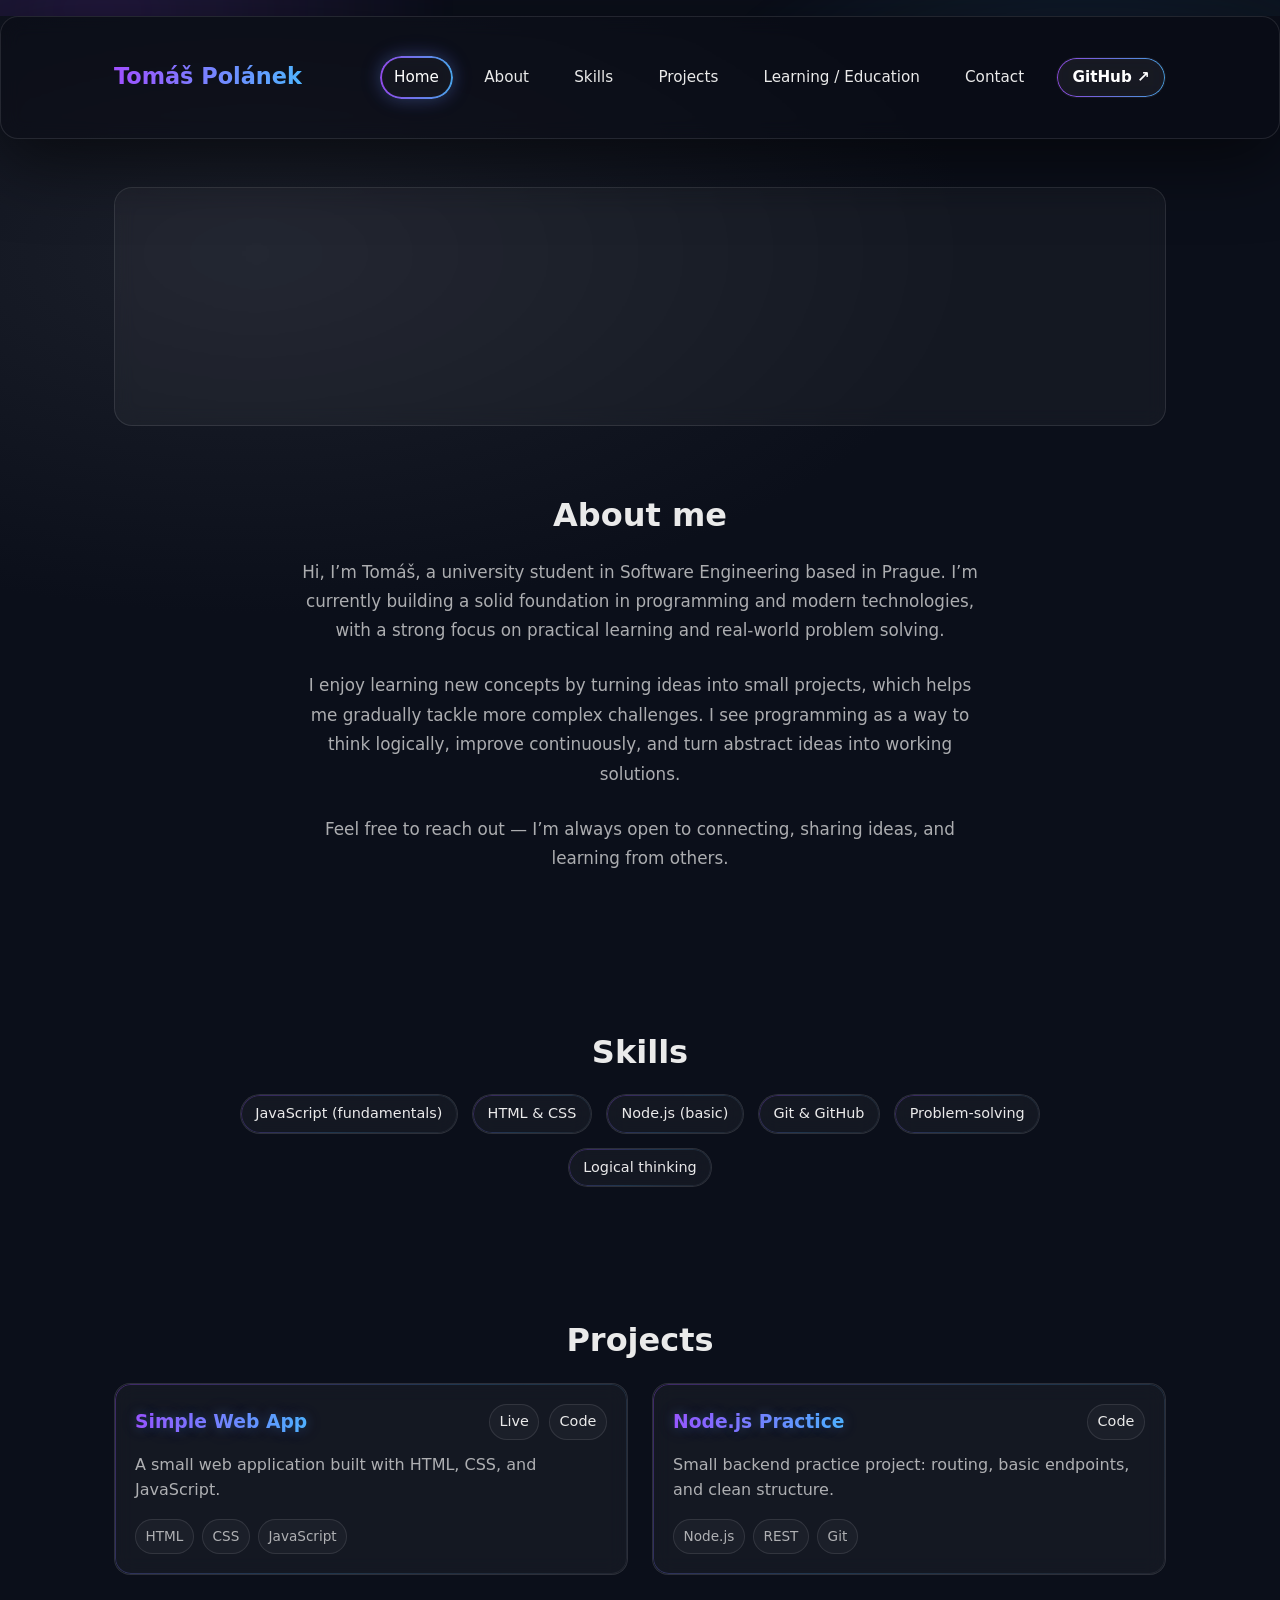
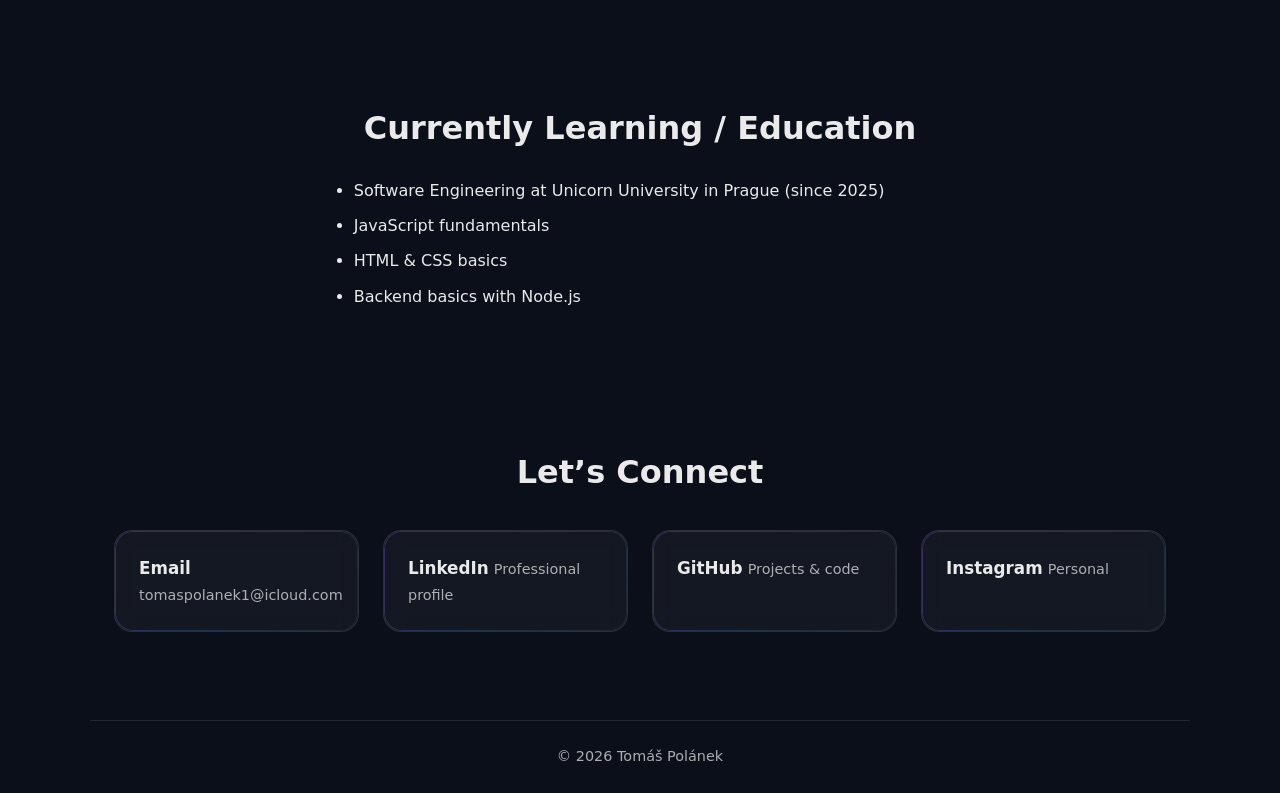
==== MyWebsite/index.html @ fb0b90e0 "Initial commit: add CV website and gitignore Co-Authored-By: Claude Sonnet 4.6 <noreply@anthropic.co" ====
<!DOCTYPE html>
<html lang="en">
<head>
   <meta charset="UTF-8">
    <link rel="icon" href="./assets/favicon.svg" type="image/svg+xml">
    <link rel="apple-touch-icon" href="./assets/apple-touch-icon.png">
    <link rel="manifest" href="./site.webmanifest">
    <meta name="theme-color" content="#0b0f1a">
    <meta name="viewport" content="width=device-width, initial-scale=1.0">
    <meta http-equiv="Content-Security-Policy" content="default-src 'self'; img-src 'self' data:; object-src 'none'; base-uri 'self'; form-action 'none'; upgrade-insecure-requests;">
    <meta name="referrer" content="strict-origin-when-cross-origin">
    <title>Tomáš Polánek | CV</title>
    <link rel="stylesheet" href="style.css">
  
</head>

<body>
  <div id="top"></div>

  <header>
    <div class="container header-inner">
      <h1>Tomáš Polánek</h1>
      <button id="nav-toggle" class="nav-toggle" aria-label="Toggle navigation" aria-expanded="false">☰</button>


      <nav id="site-nav" class="nav">
        <ul>
          <li><a href="#top">Home</a></li>
          <li><a href="#about">About</a></li>
          <li><a href="#skills">Skills</a></li>
          <li><a href="#projects">Projects</a></li>
          <li><a href="#learning-education">Learning / Education</a></li>
          <li><a href="#contact">Contact</a></li>
          <li>
          <a href="https://github.com/Tomas-Polanek"
            target="_blank"
            rel="noopener noreferrer"
            class="github-btn">
            GitHub ↗
          </a>
          </li>
        </ul>
      </nav>
    </div>
  </header>

  <main class="container">

    <section id="hero">
      <h2>Software Engineering student</h2>
      <p>Focused on web development and open to new technologies and ideas.</p>
      <p>Currently studying Software Engineering in Prague.</p>
    </section>

   <section id="about">
  <h2>About me</h2>

  <p >
    Hi, I’m Tomáš, a university student in Software Engineering based in Prague.
    I’m currently building a solid foundation in programming and modern technologies,
    with a strong focus on practical learning and real-world problem solving.
  </p>

  <p>
    I enjoy learning new concepts by turning ideas into small projects, which helps me
    gradually tackle more complex challenges. I see programming as a way to think logically,
    improve continuously, and turn abstract ideas into working solutions.
  </p>

  <p>
    Feel free to reach out — I’m always open to connecting, sharing ideas, and learning from others.
  </p>
</section>

    <section id="skills">
      <h2>Skills</h2>
       <ul>
         <li>JavaScript (fundamentals)</li>
         <li>HTML & CSS</li>
         <li>Node.js (basic)</li>
         <li>Git & GitHub</li>
         <li>Problem-solving</li>
         <li>Logical thinking</li>
         </ul>
    </section>

    <section id="projects">
      <h2>Projects</h2>

      <div class="projects-grid">
        <article class="project-card">
          <div class="project-head">
            <h3>Simple Web App</h3>
            <div class="project-links">
              <a href="#" target="_blank" rel="noopener noreferrer">Live</a>
              <a href="#" target="_blank" rel="noopener noreferrer">Code</a>
            </div>
          </div>

          <p>A small web application built with HTML, CSS, and JavaScript.</p>

          <ul class="project-tags">
            <li>HTML</li>
            <li>CSS</li>
            <li>JavaScript</li>
          </ul>
        </article>

        <article class="project-card">
          <div class="project-head">
            <h3>Node.js Practice</h3>
            <div class="project-links">
              <a href="#" target="_blank" rel="noopener noreferrer">Code</a>
            </div>
          </div>

          <p>Small backend practice project: routing, basic endpoints, and clean structure.</p>

          <ul class="project-tags">
            <li>Node.js</li>
            <li>REST</li>
            <li>Git</li>
          </ul>
        </article>
      </div>
    </section>

    <section id="learning-education">
    <article>

      <h2>Currently Learning / Education</h2>
      <ul>
        <li>Software Engineering at Unicorn University in Prague (since 2025)</li>
        <li>JavaScript fundamentals</li>
        <li>HTML & CSS basics</li>
        <li>Backend basics with Node.js</li>
      </ul>
    </article>
    </section>

    <section id="contact">
  <h2>Let’s Connect</h2>

  <div class="contact-grid">
    <a class="contact-card" href="mailto:tomaspolanek1@icloud.com">
      <span class="contact-title">Email</span>
      <span class="contact-sub">tomaspolanek1@icloud.com</span>
    </a>

    <a class="contact-card" href="https://www.linkedin.com/in/tom%C3%A1%C5%A1-pol%C3%A1nek-48a587348/?locale=en_US" target="_blank" rel="noopener noreferrer">
      <span class="contact-title">LinkedIn</span>
      <span class="contact-sub">Professional profile</span>
    </a>

    <a class="contact-card" href="https://github.com/Tomas-Polanek/" target="_blank" rel="noopener noreferrer">
      <span class="contact-title">GitHub</span>
      <span class="contact-sub">Projects & code</span>
    </a>

    <a class="contact-card" href="https://www.instagram.com/tomas_polanek/" target="_blank" rel="noopener noreferrer">
      <span class="contact-title">Instagram</span>
      <span class="contact-sub">Personal</span>
    </a>
  </div>
</section>
  </main>

  <footer class="container">
    <p>© 2026 Tomáš Polánek</p>
  </footer>
  
<script src="script.js"></script>
</body>
</html>
---- MyWebsite/style.css ----
/* =========================
   RESET & BASE
========================= */
* {
  margin: 0;
  padding: 0;
  box-sizing: border-box;
}

/* zabrání bílé při overscrollu */
html, body {
  width: 100%;
  min-height: 100%;
  background-color: #0b0f1a;
}

/* smooth scroll */
html {
  scroll-behavior: smooth;
}
/* =========================
   If no animations preferred
========================= */
@media (prefers-reduced-motion: reduce){
  *{ animation: none !important; transition: none !important; }
}
/* =========================
   THEME
========================= */
:root{
  --text: #eaeaea;
  --muted: rgba(234,234,234,0.72);
  --card: rgba(255,255,255,0.04);
  --border: rgba(255,255,255,0.10);
  --shadow: 0 22px 70px rgba(0,0,0,0.55);
  --accent: linear-gradient(90deg, #a050ff, #50b4ff);
  --accent-a: rgba(160,80,255,0.55);
  --accent-b: rgba(80,180,255,0.35);
}

body {
  font-family: system-ui, -apple-system, BlinkMacSystemFont, "Segoe UI", sans-serif;
  line-height: 1.6;
  color: var(--text);

  min-height: 100vh;
  overflow-x: hidden;

  background: radial-gradient(
    1200px 600px at 20% 10%,
    #1b1f2a 0%,
    #0b0f1a 60%
  );

  position: relative; /* pro pseudo-elementy */
}

/* =========================
   STARFIELD / GALAXY BACKGROUND
========================= */
body::before{
  content:"";
  position: fixed;
  inset: 0;
  pointer-events: none;
  z-index: -2;

  background:
    radial-gradient(1px 1px at 10% 20%, rgba(255,255,255,0.9) 99%, transparent 100%),
    radial-gradient(1px 1px at 30% 80%, rgba(255,255,255,0.7) 99%, transparent 100%),
    radial-gradient(1px 1px at 70% 30%, rgba(255,255,255,0.8) 99%, transparent 100%),
    radial-gradient(1px 1px at 90% 60%, rgba(255,255,255,0.6) 99%, transparent 100%),
    radial-gradient(2px 2px at 40% 40%, rgba(255,255,255,0.55) 99%, transparent 100%),
    radial-gradient(2px 2px at 80% 10%, rgba(255,255,255,0.45) 99%, transparent 100%);

  background-size:
    700px 700px,
    900px 900px,
    800px 800px,
    1100px 1100px,
    1200px 1200px,
    1400px 1400px;

  opacity: 0.45;
}

body::after{
  content:"";
  position: fixed;
  inset: -20%;
  pointer-events: none;
  z-index: -1;

  background:
    radial-gradient(600px 320px at 20% 15%, rgba(160,80,255,0.18), transparent 60%),
    radial-gradient(700px 380px at 75% 25%, rgba(80,180,255,0.16), transparent 60%),
    radial-gradient(900px 520px at 55% 80%, rgba(255,255,255,0.05), transparent 65%);

  filter: blur(18px);
  opacity: 0.9;
}

/* =========================
   CONTAINER
========================= */
.container{
  max-width: 1100px;
  margin: 0 auto;
  padding: 1.5rem;
}

/* =========================
   LAYOUT
========================= */
main { padding-top: 3rem; }

/* =========================
   HEADER & NAV (DESKTOP DEFAULT)
========================= */
header{
  position: sticky;
  top: 0;
  z-index: 10;

  background: rgba(10,12,20,0.55);
  border: 1px solid var(--border);
  border-radius: 18px;
  backdrop-filter: blur(10px);
  box-shadow: var(--shadow);

  padding: 1rem 1.25rem;
  margin-top: 1rem;


  transition:
    padding .22s ease,
    background .22s ease,
    border-color .22s ease,
    box-shadow .22s ease,
    transform .22s ease;
}

.header-inner{
  display: flex;
  justify-content: space-between;
  align-items: center;
  gap: 1rem;
}

header h1{
  font-size: 1.4rem;
  font-weight: 600;
  background: var(--accent);
  -webkit-background-clip: text;
  background-clip: text;
  color: transparent;
}

header.is-scrolled{
  background: rgba(10,12,20,0.72);
  border-color: rgba(255,255,255,0.14);
  box-shadow: 0 18px 60px rgba(0,0,0,0.55);
  transform: translateY(-2px);
  padding : 0.65rem 1.1rem;
}

header.is-scrolled .header-inner{
  transform: translateY(-1px);
  transition: transform .22s ease;
}

/* desktop: burger skrytý, menu viditelné */
.nav-toggle{ display: none; }
.nav{ display: block; }

nav ul{
  list-style: none;
  display: flex;
  flex-direction: row;
  align-items: center;
  gap: 1.2rem;
}

nav a,
nav a:visited{
  color: var(--text);
  text-decoration: none;
  font-size: 0.95rem;
  font-weight: 500;
  padding: 0.45rem 0.75rem;
  border-radius: 999px;

  position: relative;
  display: inline-flex;
  align-items: center;

  background: transparent;
  border: 1px solid transparent;

  transition: background 0.2s ease, box-shadow 0.2s ease, transform 0.2s ease, opacity 0.2s ease;
}

/* =========================
   NAV LINKS (HOVER = OUTLINE ONLY)
========================= */
nav a:not(.github-btn):hover{
  background: transparent;
  box-shadow:
    0 0 0 1px rgba(255,255,255,0.12),
    0 0 18px rgba(80,180,255,0.18),
    0 0 24px rgba(160,80,255,0.12);
  transform: translateY(-1px);
}

nav a:not(.github-btn):hover::before{
  content:"";
  position:absolute;
  inset:-2px;
  border-radius:999px;
  padding:2px;
  background: var(--accent);

  -webkit-mask: linear-gradient(#000 0 0) content-box, linear-gradient(#000 0 0);
  -webkit-mask-composite: xor;
          mask: linear-gradient(#000 0 0) content-box, linear-gradient(#000 0 0);
          mask-composite: exclude;

  pointer-events:none;
  opacity: .85;
}

/* =========================
   NAV LINKS (ACTIVE)
========================= */
nav a.active:not(.github-btn){
  background: rgba(255,255,255,0.04);
  backdrop-filter: blur(8px);
  -webkit-backdrop-filter: blur(8px);
  color: #fff;
  box-shadow:
    0 0 18px rgba(80,180,255,0.25),
    0 0 24px rgba(160,80,255,0.15);
}

nav a.active:not(.github-btn)::before{
  content:"";
  position:absolute;
  inset:-2px;
  border-radius:999px;
  padding:2px;
  background: var(--accent);

  -webkit-mask: linear-gradient(#000 0 0) content-box, linear-gradient(#000 0 0);
  -webkit-mask-composite: xor;
          mask: linear-gradient(#000 0 0) content-box, linear-gradient(#000 0 0);
          mask-composite: exclude;

  pointer-events:none;
  opacity: .9;
}

/* =========================
   GITHUB BUTTON (GLASS + GRADIENT BORDER)
========================= */
nav a.github-btn,
nav a.github-btn:visited{
  position: relative;
  isolation: isolate;

  color: #fff;
  font-weight: 600;
  text-decoration: none;

  padding: 0.45rem 0.95rem;
  border-radius: 999px;

  background: rgba(255,255,255,0.06);
  backdrop-filter: blur(10px);
  -webkit-backdrop-filter: blur(10px);

  border: 1px solid transparent;
}

nav a.github-btn::before{
  content: "";
  position: absolute;
  inset: 0;
  padding: 1px;
  border-radius: inherit;

  background: var(--accent);

  -webkit-mask:
    linear-gradient(#000 0 0) content-box,
    linear-gradient(#000 0 0);
  -webkit-mask-composite: xor;

  mask:
    linear-gradient(#000 0 0) content-box,
    linear-gradient(#000 0 0);
  mask-composite: exclude;

  pointer-events: none;
  opacity: 0.85;
}

nav a.github-btn:hover{
  background: rgba(255,255,255,0.10);
  box-shadow: 0 0 18px rgba(80,180,255,0.35);
  transform: translateY(-1px);
}

nav a.github-btn:hover::before{
  opacity: 1;
}

nav a:focus{
  outline: 2px solid rgba(255,255,255,0.6);
  outline-offset: 4px;
}

/* =========================
   MOBILE (HAMBURGER)
========================= */
@media (max-width: 768px){

  .header-inner{
    flex-wrap: wrap;
  }

  /* mobil: burger viditelný */
  .nav-toggle{
    display: inline-flex;
    align-items: center;
    justify-content: center;
    width: 42px;
    height: 42px;
    border-radius: 12px;
    border: 1px solid var(--border);
    background: rgba(255,255,255,0.03);
    color: var(--text);
    cursor: pointer;
    margin-left: auto;
  }

  /* mobil: menu defaultně skryté */
  .nav{
    display: none;
    width: 100%;
    margin-top: 0.75rem;
  }

  header.nav-open .nav{
    display: block;
  }

  /* mobil: odkazy pod sebou */
  nav ul{
    flex-direction: column;
    align-items: flex-start;
    gap: 0.75rem;
    width: 100%;
  }
}
/* =========================
   SECTIONS
========================= */
section{
  scroll-margin-top: 110px;
  padding: 4rem 0;
  background: transparent;
}

section h2{
  font-size: 2rem;
  font-weight: 700;
  text-align: center;
  margin-bottom: 1rem;
}

/* =========================
   HERO
========================= */
#hero{
  padding: 3rem 2rem;
  margin-top: 1.5rem;

  background: var(--card);
  border: 1px solid var(--border);
  border-radius: 18px;
  backdrop-filter: blur(10px);

  text-align: center;
}

#hero h2{
  font-size: 2.6rem;
  font-weight: 700;
  letter-spacing: -0.02em;
  margin-bottom: 0.75rem;

  background: var(--accent);
  -webkit-background-clip: text;
  background-clip: text;
  color: transparent;

  text-shadow:
    0 0 14px rgba(80,180,255,0.35),
    0 0 32px rgba(160,80,255,0.18);
}

#hero p{
  max-width: 60ch;
  margin: 0.75rem auto 0;
  color: var(--muted);
}
/* HERO – animated text */
#hero h2,
#hero p{
  opacity: 0;
  transform: translateY(14px);
  filter: blur(6px);
  transition:
    opacity .65s ease,
    transform .65s ease,
    filter .65s ease;
}

#hero p{
  transition-delay: .10s;
}

/* když je hero vidět */
#hero.is-visible h2,
#hero.is-visible p{
  opacity: 1;
  transform: translateY(0);
  filter: blur(0);
}
#hero h2{
  background-size: 200% 200%;
}

/* =========================
   ABOUT
========================= */
#about{ text-align: center; }

#about p{
  max-width: 65ch;
  margin: 0 auto 1.6rem auto;
  font-size: 1.05rem;
  line-height: 1.75;
  color: var(--muted);
}

/* =========================
   SKILLS
========================= */
#skills{ text-align: center; }

#skills ul{
  list-style: none;
  display: flex;
  flex-wrap: wrap;
  justify-content: center;
  gap: 0.9rem;
  max-width: 900px;
  margin: 0 auto;
  padding: 0;
}

#skills li{
  position: relative;
  overflow: hidden;

  border-radius: 999px;
  padding: 0.45rem 0.9rem;

  background: var(--card);
  border: 1px solid var(--border);
  backdrop-filter: blur(10px);

  color: var(--text);
  font-size: 0.9rem;

  transition: transform 0.15s ease;
}

#skills li::before{
  content: "";
  position: absolute;
  inset: 0;
  padding: 1px;
  border-radius: 999px;

  background: linear-gradient(135deg, var(--accent-a), var(--accent-b), rgba(255,255,255,0.10));

  -webkit-mask: linear-gradient(#000 0 0) content-box, linear-gradient(#000 0 0);
  mask: linear-gradient(#000 0 0) content-box, linear-gradient(#000 0 0);

  -webkit-mask-composite: xor;
  mask-composite: exclude;

  opacity: 0.55;
  pointer-events: none;
}

#skills li:hover{ transform: translateY(-1px); }

/* =========================
   PROJECTS
========================= */
#projects .projects-grid{
  display: grid;
  grid-template-columns: repeat(auto-fit, minmax(260px, 1fr));
  gap: 1.5rem;
}

.project-card{
  position: relative;
  overflow: hidden;

  border: 1px solid var(--border);
  padding: 1.25rem;
  border-radius: 16px;
  background: var(--card);
  backdrop-filter: blur(10px);

  transition: transform .18s ease, box-shadow .18s ease, background .18s ease;
}

.project-card::before{
  content: "";
  position: absolute;
  inset: 0;
  padding: 1px;
  border-radius: 16px;

  background: linear-gradient(135deg, var(--accent-a), var(--accent-b), rgba(255,255,255,0.10));

  -webkit-mask: linear-gradient(#000 0 0) content-box, linear-gradient(#000 0 0);
  mask: linear-gradient(#000 0 0) content-box, linear-gradient(#000 0 0);

  -webkit-mask-composite: xor;
  mask-composite: exclude;

  opacity: 0.6;
  pointer-events: none;
}

.project-card:hover::before{ opacity: 0.8; }

.project-card:hover{
  transform: translateY(-4px);
  box-shadow: var(--shadow);
}

.project-card:hover h3{
  transform: translateY(-1px);
  filter: brightness(1.08);
}

.project-card p{
  transition: opacity .18s ease;
}

.project-card:hover p{
  opacity: .95;
}

.project-tags li{
  transition: transform .18s ease, background .18s ease, border-color .18s ease;
}

.project-card:hover .project-tags li{
  transform: translateY(-1px);
  background: rgba(255,255,255,0.05);
  border-color: rgba(255,255,255,0.16);
}

.project-head{
  display: flex;
  align-items: center;
  justify-content: space-between;
  gap: 1rem;
  margin-bottom: 0.75rem;
}

.project-card h3{
  font-weight: 700;
  margin: 0;

  background: var(--accent);
  -webkit-background-clip: text;
  background-clip: text;
  color: transparent;

  text-shadow:
    0 0 12px rgba(80,180,255,0.28),
    0 0 26px rgba(160,80,255,0.14);
  transition: transform .18s ease, filter .18s ease;
}

.project-card p{
  color: var(--muted);
  margin-top: 0.25rem;
}

.project-links{
  display: flex;
  gap: 0.6rem;
}

.project-links a,
.project-links a:visited{
  text-decoration: none;
  color: var(--text);
  font-size: 0.9rem;
  padding: 0.35rem 0.6rem;
  border-radius: 999px;
  border: 1px solid var(--border);
  background: rgba(255,255,255,0.03);
}

.project-links a:hover{ background: rgba(255,255,255,0.08); }

.project-tags{
  list-style: none;
  display: flex;
  flex-wrap: wrap;
  gap: 0.5rem;
  margin-top: 1rem;
  padding: 0;
}

.project-tags li{
  border: 1px solid var(--border);
  padding: 0.35rem 0.6rem;
  border-radius: 999px;
  background: rgba(255,255,255,0.03);
  color: var(--muted);
  font-size: 0.85rem;
}

/* =========================
   CONTACT
========================= */
#contact h2{
  font-size: 2rem;
  margin-bottom: 2rem;
}

.contact-grid{
  display: grid;
  grid-template-columns: repeat(auto-fit, minmax(240px, 1fr));
  gap: 1.5rem;
}

.contact-card{
  position: relative;
  overflow: hidden;
  padding: 1.5rem;
  border-radius: 18px;

  text-decoration: none;
  color: var(--text);

  background: var(--card);
  border: 1px solid var(--border);
  backdrop-filter: blur(10px);

  transition: transform .18s ease, box-shadow .18s ease, background .18s ease;
}

.contact-card::before{
  content: "";
  position: absolute;
  inset: 0;
  padding: 1px;
  border-radius: 18px;

  background: linear-gradient(135deg, var(--accent-a), var(--accent-b), rgba(255,255,255,0.10));

  -webkit-mask: linear-gradient(#000 0 0) content-box, linear-gradient(#000 0 0);
  mask: linear-gradient(#000 0 0) content-box, linear-gradient(#000 0 0);

  -webkit-mask-composite: xor;
  mask-composite: exclude;

  opacity: 0.6;
  pointer-events: none;
}

.contact-card:hover::before{ opacity: 0.8; }

.contact-title{
  font-size: 1.05rem;
  font-weight: 600;
  transition: transform .18s ease, opacity .18s ease;
}

.contact-sub{
  font-size: 0.9rem;
  color: var(--muted);
  transition: transform .18s ease, opacity .18s ease;
}

.contact-card:hover{
  transform: translateY(-5px);
  background: rgba(255,255,255,0.07);
  box-shadow: var(--shadow);
}

.contact-card:hover .contact-title{
  transform: translateY(-1px);
}

.contact-card:hover .contact-sub{
  opacity: .95;
}

/* =========================
   LEARNING / EDUCATION
========================= */
#learning-education h2{ text-align: center; }

#learning-education ul{
  max-width: 60ch;
  margin: 1.5rem auto 0;
  padding-left: 1.2rem;
  text-align: left;
}

#learning-education li{
  margin: 0.6rem 0;
  color: var(--text);
}

/* =========================
   FOOTER
========================= */
footer{
  border-top: 1px solid rgba(255,255,255,0.10);
  margin-top: 4rem;
  padding: 2rem 0;
  font-size: 0.9rem;
  color: var(--muted);
  text-align: center;
}
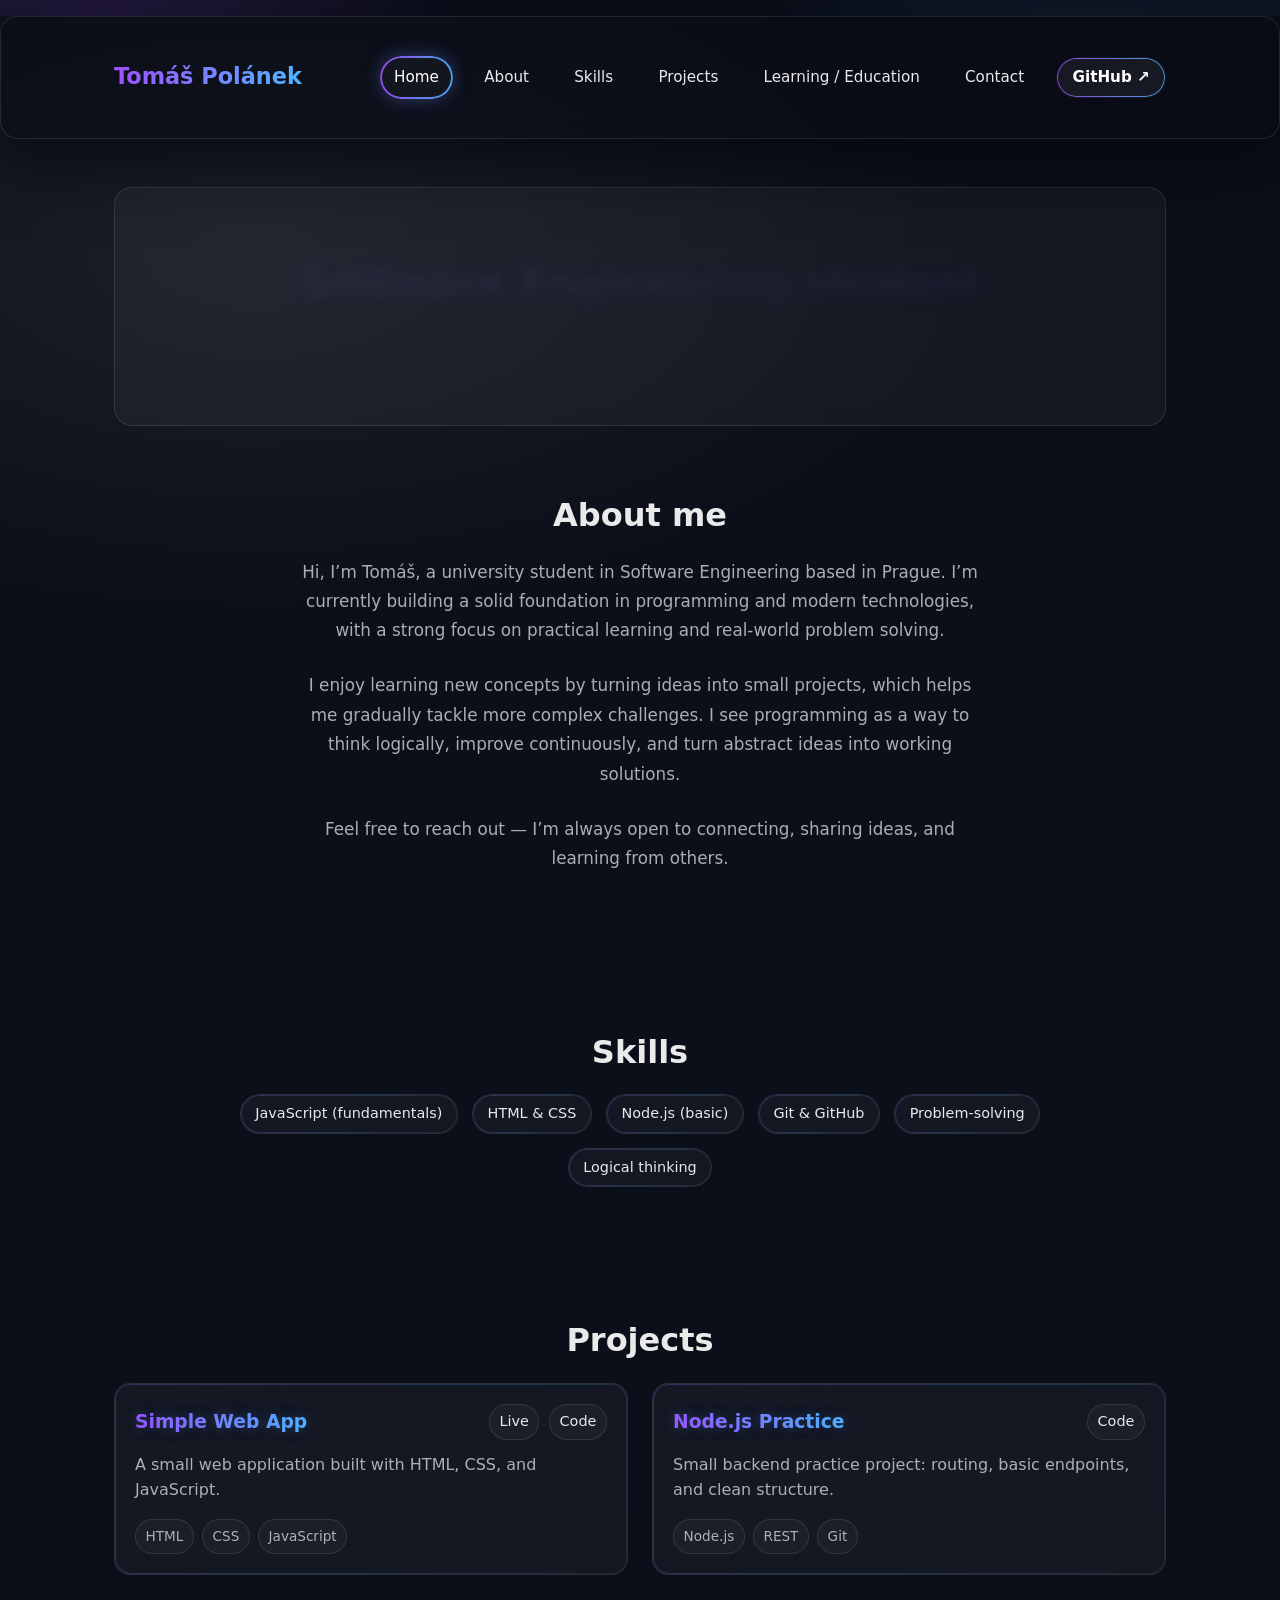
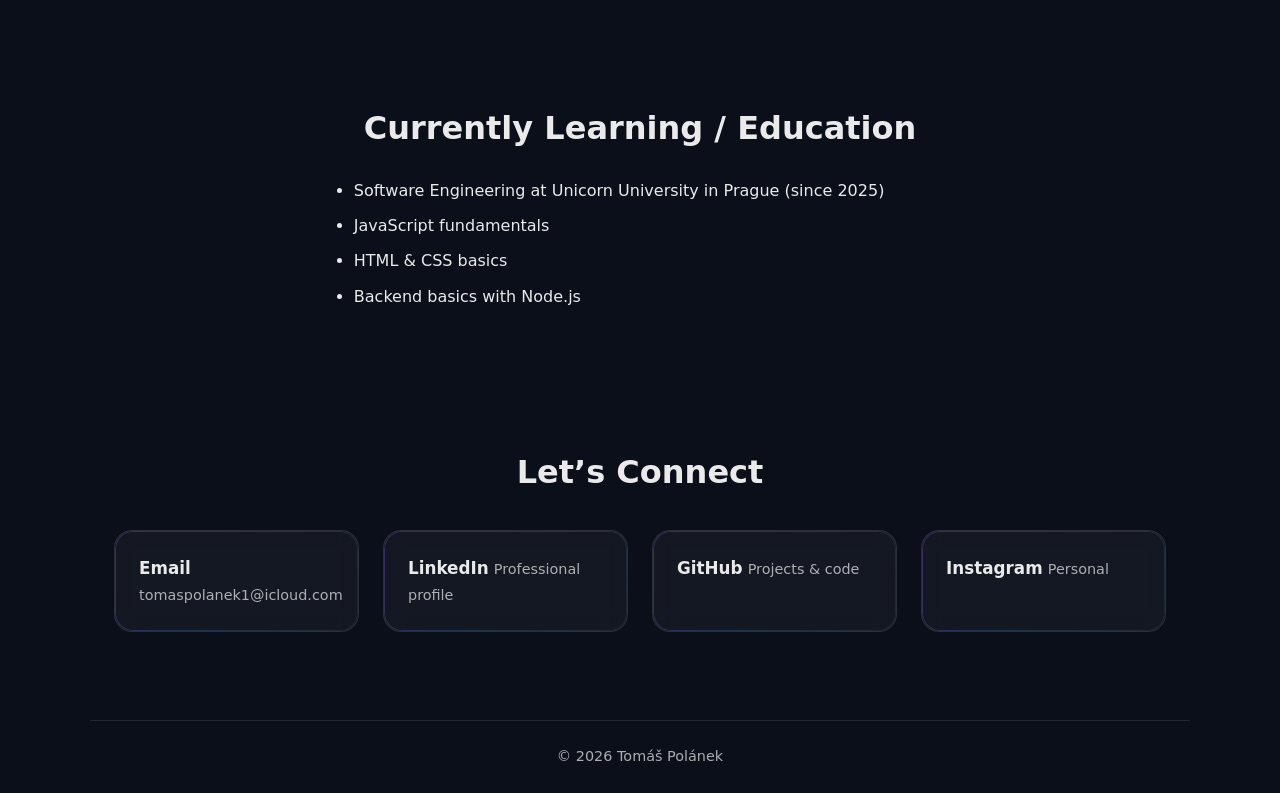
==== commit bfaa2776: "Reorganize structure and harden against HTML injection - Move style.css → css/style.css, script.js →" ====
--- a/MyWebsite/index.html
+++ b/MyWebsite/index.html
@@ -10,7 +10,7 @@
     <meta http-equiv="Content-Security-Policy" content="default-src 'self'; img-src 'self' data:; object-src 'none'; base-uri 'self'; form-action 'none'; upgrade-insecure-requests;">
     <meta name="referrer" content="strict-origin-when-cross-origin">
     <title>Tomáš Polánek | CV</title>
-    <link rel="stylesheet" href="style.css">
+    <link rel="stylesheet" href="css/style.css">
   
 </head>
 
@@ -76,7 +76,7 @@
       <h2>Skills</h2>
        <ul>
          <li>JavaScript (fundamentals)</li>
-         <li>HTML & CSS</li>
+         <li>HTML &amp; CSS</li>
          <li>Node.js (basic)</li>
          <li>Git & GitHub</li>
          <li>Problem-solving</li>
@@ -169,6 +169,6 @@
     <p>© 2026 Tomáš Polánek</p>
   </footer>
   
-<script src="script.js"></script>
+<script src="js/script.js"></script>
 </body>
 </html>
--- a/MyWebsite/css/style.css
+++ b/MyWebsite/css/style.css
@@ -0,0 +1,750 @@
+/* =========================
+   RESET & BASE
+========================= */
+* {
+  margin: 0;
+  padding: 0;
+  box-sizing: border-box;
+}
+
+/* zabrání bílé při overscrollu */
+html, body {
+  width: 100%;
+  min-height: 100%;
+  background-color: #0b0f1a;
+}
+
+/* smooth scroll */
+html {
+  scroll-behavior: smooth;
+}
+/* =========================
+   If no animations preferred
+========================= */
+@media (prefers-reduced-motion: reduce){
+  *{ animation: none !important; transition: none !important; }
+}
+/* =========================
+   THEME
+========================= */
+:root{
+  --text: #eaeaea;
+  --muted: rgba(234,234,234,0.72);
+  --card: rgba(255,255,255,0.04);
+  --border: rgba(255,255,255,0.10);
+  --shadow: 0 22px 70px rgba(0,0,0,0.55);
+  --accent: linear-gradient(90deg, #a050ff, #50b4ff);
+  --accent-a: rgba(160,80,255,0.55);
+  --accent-b: rgba(80,180,255,0.35);
+}
+
+body {
+  font-family: system-ui, -apple-system, BlinkMacSystemFont, "Segoe UI", sans-serif;
+  line-height: 1.6;
+  color: var(--text);
+
+  min-height: 100vh;
+  overflow-x: hidden;
+
+  background: radial-gradient(
+    1200px 600px at 20% 10%,
+    #1b1f2a 0%,
+    #0b0f1a 60%
+  );
+
+  position: relative; /* pro pseudo-elementy */
+}
+
+/* =========================
+   STARFIELD / GALAXY BACKGROUND
+========================= */
+body::before{
+  content:"";
+  position: fixed;
+  inset: 0;
+  pointer-events: none;
+  z-index: -2;
+
+  background:
+    radial-gradient(1px 1px at 10% 20%, rgba(255,255,255,0.9) 99%, transparent 100%),
+    radial-gradient(1px 1px at 30% 80%, rgba(255,255,255,0.7) 99%, transparent 100%),
+    radial-gradient(1px 1px at 70% 30%, rgba(255,255,255,0.8) 99%, transparent 100%),
+    radial-gradient(1px 1px at 90% 60%, rgba(255,255,255,0.6) 99%, transparent 100%),
+    radial-gradient(2px 2px at 40% 40%, rgba(255,255,255,0.55) 99%, transparent 100%),
+    radial-gradient(2px 2px at 80% 10%, rgba(255,255,255,0.45) 99%, transparent 100%);
+
+  background-size:
+    700px 700px,
+    900px 900px,
+    800px 800px,
+    1100px 1100px,
+    1200px 1200px,
+    1400px 1400px;
+
+  opacity: 0.45;
+}
+
+body::after{
+  content:"";
+  position: fixed;
+  inset: -20%;
+  pointer-events: none;
+  z-index: -1;
+
+  background:
+    radial-gradient(600px 320px at 20% 15%, rgba(160,80,255,0.18), transparent 60%),
+    radial-gradient(700px 380px at 75% 25%, rgba(80,180,255,0.16), transparent 60%),
+    radial-gradient(900px 520px at 55% 80%, rgba(255,255,255,0.05), transparent 65%);
+
+  filter: blur(18px);
+  opacity: 0.9;
+}
+
+/* =========================
+   CONTAINER
+========================= */
+.container{
+  max-width: 1100px;
+  margin: 0 auto;
+  padding: 1.5rem;
+}
+
+/* =========================
+   LAYOUT
+========================= */
+main { padding-top: 3rem; }
+
+/* =========================
+   HEADER & NAV (DESKTOP DEFAULT)
+========================= */
+header{
+  position: sticky;
+  top: 0;
+  z-index: 10;
+
+  background: rgba(10,12,20,0.55);
+  border: 1px solid var(--border);
+  border-radius: 18px;
+  backdrop-filter: blur(10px);
+  box-shadow: var(--shadow);
+
+  padding: 1rem 1.25rem;
+  margin-top: 1rem;
+
+
+  transition:
+    padding .22s ease,
+    background .22s ease,
+    border-color .22s ease,
+    box-shadow .22s ease,
+    transform .22s ease;
+}
+
+.header-inner{
+  display: flex;
+  justify-content: space-between;
+  align-items: center;
+  gap: 1rem;
+}
+
+header h1{
+  font-size: 1.4rem;
+  font-weight: 600;
+  background: var(--accent);
+  -webkit-background-clip: text;
+  background-clip: text;
+  color: transparent;
+}
+
+header.is-scrolled{
+  background: rgba(10,12,20,0.72);
+  border-color: rgba(255,255,255,0.14);
+  box-shadow: 0 18px 60px rgba(0,0,0,0.55);
+  transform: translateY(-2px);
+  padding : 0.65rem 1.1rem;
+}
+
+header.is-scrolled .header-inner{
+  transform: translateY(-1px);
+  transition: transform .22s ease;
+}
+
+/* desktop: burger skrytý, menu viditelné */
+.nav-toggle{ display: none; }
+.nav{ display: block; }
+
+nav ul{
+  list-style: none;
+  display: flex;
+  flex-direction: row;
+  align-items: center;
+  gap: 1.2rem;
+}
+
+nav a,
+nav a:visited{
+  color: var(--text);
+  text-decoration: none;
+  font-size: 0.95rem;
+  font-weight: 500;
+  padding: 0.45rem 0.75rem;
+  border-radius: 999px;
+
+  position: relative;
+  display: inline-flex;
+  align-items: center;
+
+  background: transparent;
+  border: 1px solid transparent;
+
+  transition: background 0.2s ease, box-shadow 0.2s ease, transform 0.2s ease, opacity 0.2s ease;
+}
+
+/* =========================
+   NAV LINKS (HOVER = OUTLINE ONLY)
+========================= */
+nav a:not(.github-btn):hover{
+  background: transparent;
+  box-shadow:
+    0 0 0 1px rgba(255,255,255,0.12),
+    0 0 18px rgba(80,180,255,0.18),
+    0 0 24px rgba(160,80,255,0.12);
+  transform: translateY(-1px);
+}
+
+nav a:not(.github-btn):hover::before{
+  content:"";
+  position:absolute;
+  inset:-2px;
+  border-radius:999px;
+  padding:2px;
+  background: var(--accent);
+
+  -webkit-mask: linear-gradient(#000 0 0) content-box, linear-gradient(#000 0 0);
+  -webkit-mask-composite: xor;
+          mask: linear-gradient(#000 0 0) content-box, linear-gradient(#000 0 0);
+          mask-composite: exclude;
+
+  pointer-events:none;
+  opacity: .85;
+}
+
+/* =========================
+   NAV LINKS (ACTIVE)
+========================= */
+nav a.active:not(.github-btn){
+  background: rgba(255,255,255,0.04);
+  backdrop-filter: blur(8px);
+  -webkit-backdrop-filter: blur(8px);
+  color: #fff;
+  box-shadow:
+    0 0 18px rgba(80,180,255,0.25),
+    0 0 24px rgba(160,80,255,0.15);
+}
+
+nav a.active:not(.github-btn)::before{
+  content:"";
+  position:absolute;
+  inset:-2px;
+  border-radius:999px;
+  padding:2px;
+  background: var(--accent);
+
+  -webkit-mask: linear-gradient(#000 0 0) content-box, linear-gradient(#000 0 0);
+  -webkit-mask-composite: xor;
+          mask: linear-gradient(#000 0 0) content-box, linear-gradient(#000 0 0);
+          mask-composite: exclude;
+
+  pointer-events:none;
+  opacity: .9;
+}
+
+/* =========================
+   GITHUB BUTTON (GLASS + GRADIENT BORDER)
+========================= */
+nav a.github-btn,
+nav a.github-btn:visited{
+  position: relative;
+  isolation: isolate;
+
+  color: #fff;
+  font-weight: 600;
+  text-decoration: none;
+
+  padding: 0.45rem 0.95rem;
+  border-radius: 999px;
+
+  background: rgba(255,255,255,0.06);
+  backdrop-filter: blur(10px);
+  -webkit-backdrop-filter: blur(10px);
+
+  border: 1px solid transparent;
+}
+
+nav a.github-btn::before{
+  content: "";
+  position: absolute;
+  inset: 0;
+  padding: 1px;
+  border-radius: inherit;
+
+  background: var(--accent);
+
+  -webkit-mask:
+    linear-gradient(#000 0 0) content-box,
+    linear-gradient(#000 0 0);
+  -webkit-mask-composite: xor;
+
+  mask:
+    linear-gradient(#000 0 0) content-box,
+    linear-gradient(#000 0 0);
+  mask-composite: exclude;
+
+  pointer-events: none;
+  opacity: 0.85;
+}
+
+nav a.github-btn:hover{
+  background: rgba(255,255,255,0.10);
+  box-shadow: 0 0 18px rgba(80,180,255,0.35);
+  transform: translateY(-1px);
+}
+
+nav a.github-btn:hover::before{
+  opacity: 1;
+}
+
+nav a:focus{
+  outline: 2px solid rgba(255,255,255,0.6);
+  outline-offset: 4px;
+}
+
+/* =========================
+   MOBILE (HAMBURGER)
+========================= */
+@media (max-width: 768px){
+
+  .header-inner{
+    flex-wrap: wrap;
+  }
+
+  /* mobil: burger viditelný */
+  .nav-toggle{
+    display: inline-flex;
+    align-items: center;
+    justify-content: center;
+    width: 42px;
+    height: 42px;
+    border-radius: 12px;
+    border: 1px solid var(--border);
+    background: rgba(255,255,255,0.03);
+    color: var(--text);
+    cursor: pointer;
+    margin-left: auto;
+  }
+
+  /* mobil: menu defaultně skryté */
+  .nav{
+    display: none;
+    width: 100%;
+    margin-top: 0.75rem;
+  }
+
+  header.nav-open .nav{
+    display: block;
+  }
+
+  /* mobil: odkazy pod sebou */
+  nav ul{
+    flex-direction: column;
+    align-items: flex-start;
+    gap: 0.75rem;
+    width: 100%;
+  }
+}
+/* =========================
+   SECTIONS
+========================= */
+section{
+  scroll-margin-top: 110px;
+  padding: 4rem 0;
+  background: transparent;
+}
+
+section h2{
+  font-size: 2rem;
+  font-weight: 700;
+  text-align: center;
+  margin-bottom: 1rem;
+}
+
+/* =========================
+   HERO
+========================= */
+#hero{
+  padding: 3rem 2rem;
+  margin-top: 1.5rem;
+
+  background: var(--card);
+  border: 1px solid var(--border);
+  border-radius: 18px;
+  backdrop-filter: blur(10px);
+
+  text-align: center;
+}
+
+#hero h2{
+  font-size: 2.6rem;
+  font-weight: 700;
+  letter-spacing: -0.02em;
+  margin-bottom: 0.75rem;
+
+  background: var(--accent);
+  -webkit-background-clip: text;
+  background-clip: text;
+  color: transparent;
+
+  text-shadow:
+    0 0 14px rgba(80,180,255,0.35),
+    0 0 32px rgba(160,80,255,0.18);
+}
+
+#hero p{
+  max-width: 60ch;
+  margin: 0.75rem auto 0;
+  color: var(--muted);
+}
+/* HERO – animated text */
+#hero h2,
+#hero p{
+  opacity: 0;
+  transform: translateY(14px);
+  filter: blur(6px);
+  transition:
+    opacity .65s ease,
+    transform .65s ease,
+    filter .65s ease;
+}
+
+#hero p{
+  transition-delay: .10s;
+}
+
+/* když je hero vidět */
+#hero.is-visible h2,
+#hero.is-visible p{
+  opacity: 1;
+  transform: translateY(0);
+  filter: blur(0);
+}
+#hero h2{
+  background-size: 200% 200%;
+}
+
+/* =========================
+   ABOUT
+========================= */
+#about{ text-align: center; }
+
+#about p{
+  max-width: 65ch;
+  margin: 0 auto 1.6rem auto;
+  font-size: 1.05rem;
+  line-height: 1.75;
+  color: var(--muted);
+}
+
+/* =========================
+   SKILLS
+========================= */
+#skills{ text-align: center; }
+
+#skills ul{
+  list-style: none;
+  display: flex;
+  flex-wrap: wrap;
+  justify-content: center;
+  gap: 0.9rem;
+  max-width: 900px;
+  margin: 0 auto;
+  padding: 0;
+}
+
+#skills li{
+  position: relative;
+  overflow: hidden;
+
+  border-radius: 999px;
+  padding: 0.45rem 0.9rem;
+
+  background: var(--card);
+  border: 1px solid var(--border);
+  backdrop-filter: blur(10px);
+
+  color: var(--text);
+  font-size: 0.9rem;
+
+  transition: transform 0.15s ease;
+}
+
+#skills li::before{
+  content: "";
+  position: absolute;
+  inset: 0;
+  padding: 1px;
+  border-radius: 999px;
+
+  background: linear-gradient(135deg, var(--accent-a), var(--accent-b), rgba(255,255,255,0.10));
+
+  -webkit-mask: linear-gradient(#000 0 0) content-box, linear-gradient(#000 0 0);
+  mask: linear-gradient(#000 0 0) content-box, linear-gradient(#000 0 0);
+
+  -webkit-mask-composite: xor;
+  mask-composite: exclude;
+
+  opacity: 0.55;
+  pointer-events: none;
+}
+
+#skills li:hover{ transform: translateY(-1px); }
+
+/* =========================
+   PROJECTS
+========================= */
+#projects .projects-grid{
+  display: grid;
+  grid-template-columns: repeat(auto-fit, minmax(260px, 1fr));
+  gap: 1.5rem;
+}
+
+.project-card{
+  position: relative;
+  overflow: hidden;
+
+  border: 1px solid var(--border);
+  padding: 1.25rem;
+  border-radius: 16px;
+  background: var(--card);
+  backdrop-filter: blur(10px);
+
+  transition: transform .18s ease, box-shadow .18s ease, background .18s ease;
+}
+
+.project-card::before{
+  content: "";
+  position: absolute;
+  inset: 0;
+  padding: 1px;
+  border-radius: 16px;
+
+  background: linear-gradient(135deg, var(--accent-a), var(--accent-b), rgba(255,255,255,0.10));
+
+  -webkit-mask: linear-gradient(#000 0 0) content-box, linear-gradient(#000 0 0);
+  mask: linear-gradient(#000 0 0) content-box, linear-gradient(#000 0 0);
+
+  -webkit-mask-composite: xor;
+  mask-composite: exclude;
+
+  opacity: 0.6;
+  pointer-events: none;
+}
+
+.project-card:hover::before{ opacity: 0.8; }
+
+.project-card:hover{
+  transform: translateY(-4px);
+  box-shadow: var(--shadow);
+}
+
+.project-card:hover h3{
+  transform: translateY(-1px);
+  filter: brightness(1.08);
+}
+
+.project-card p{
+  transition: opacity .18s ease;
+}
+
+.project-card:hover p{
+  opacity: .95;
+}
+
+.project-tags li{
+  transition: transform .18s ease, background .18s ease, border-color .18s ease;
+}
+
+.project-card:hover .project-tags li{
+  transform: translateY(-1px);
+  background: rgba(255,255,255,0.05);
+  border-color: rgba(255,255,255,0.16);
+}
+
+.project-head{
+  display: flex;
+  align-items: center;
+  justify-content: space-between;
+  gap: 1rem;
+  margin-bottom: 0.75rem;
+}
+
+.project-card h3{
+  font-weight: 700;
+  margin: 0;
+
+  background: var(--accent);
+  -webkit-background-clip: text;
+  background-clip: text;
+  color: transparent;
+
+  text-shadow:
+    0 0 12px rgba(80,180,255,0.28),
+    0 0 26px rgba(160,80,255,0.14);
+  transition: transform .18s ease, filter .18s ease;
+}
+
+.project-card p{
+  color: var(--muted);
+  margin-top: 0.25rem;
+}
+
+.project-links{
+  display: flex;
+  gap: 0.6rem;
+}
+
+.project-links a,
+.project-links a:visited{
+  text-decoration: none;
+  color: var(--text);
+  font-size: 0.9rem;
+  padding: 0.35rem 0.6rem;
+  border-radius: 999px;
+  border: 1px solid var(--border);
+  background: rgba(255,255,255,0.03);
+}
+
+.project-links a:hover{ background: rgba(255,255,255,0.08); }
+
+.project-tags{
+  list-style: none;
+  display: flex;
+  flex-wrap: wrap;
+  gap: 0.5rem;
+  margin-top: 1rem;
+  padding: 0;
+}
+
+.project-tags li{
+  border: 1px solid var(--border);
+  padding: 0.35rem 0.6rem;
+  border-radius: 999px;
+  background: rgba(255,255,255,0.03);
+  color: var(--muted);
+  font-size: 0.85rem;
+}
+
+/* =========================
+   CONTACT
+========================= */
+#contact h2{
+  font-size: 2rem;
+  margin-bottom: 2rem;
+}
+
+.contact-grid{
+  display: grid;
+  grid-template-columns: repeat(auto-fit, minmax(240px, 1fr));
+  gap: 1.5rem;
+}
+
+.contact-card{
+  position: relative;
+  overflow: hidden;
+  padding: 1.5rem;
+  border-radius: 18px;
+
+  text-decoration: none;
+  color: var(--text);
+
+  background: var(--card);
+  border: 1px solid var(--border);
+  backdrop-filter: blur(10px);
+
+  transition: transform .18s ease, box-shadow .18s ease, background .18s ease;
+}
+
+.contact-card::before{
+  content: "";
+  position: absolute;
+  inset: 0;
+  padding: 1px;
+  border-radius: 18px;
+
+  background: linear-gradient(135deg, var(--accent-a), var(--accent-b), rgba(255,255,255,0.10));
+
+  -webkit-mask: linear-gradient(#000 0 0) content-box, linear-gradient(#000 0 0);
+  mask: linear-gradient(#000 0 0) content-box, linear-gradient(#000 0 0);
+
+  -webkit-mask-composite: xor;
+  mask-composite: exclude;
+
+  opacity: 0.6;
+  pointer-events: none;
+}
+
+.contact-card:hover::before{ opacity: 0.8; }
+
+.contact-title{
+  font-size: 1.05rem;
+  font-weight: 600;
+  transition: transform .18s ease, opacity .18s ease;
+}
+
+.contact-sub{
+  font-size: 0.9rem;
+  color: var(--muted);
+  transition: transform .18s ease, opacity .18s ease;
+}
+
+.contact-card:hover{
+  transform: translateY(-5px);
+  background: rgba(255,255,255,0.07);
+  box-shadow: var(--shadow);
+}
+
+.contact-card:hover .contact-title{
+  transform: translateY(-1px);
+}
+
+.contact-card:hover .contact-sub{
+  opacity: .95;
+}
+
+/* =========================
+   LEARNING / EDUCATION
+========================= */
+#learning-education h2{ text-align: center; }
+
+#learning-education ul{
+  max-width: 60ch;
+  margin: 1.5rem auto 0;
+  padding-left: 1.2rem;
+  text-align: left;
+}
+
+#learning-education li{
+  margin: 0.6rem 0;
+  color: var(--text);
+}
+
+/* =========================
+   FOOTER
+========================= */
+footer{
+  border-top: 1px solid rgba(255,255,255,0.10);
+  margin-top: 4rem;
+  padding: 2rem 0;
+  font-size: 0.9rem;
+  color: var(--muted);
+  text-align: center;
+}
